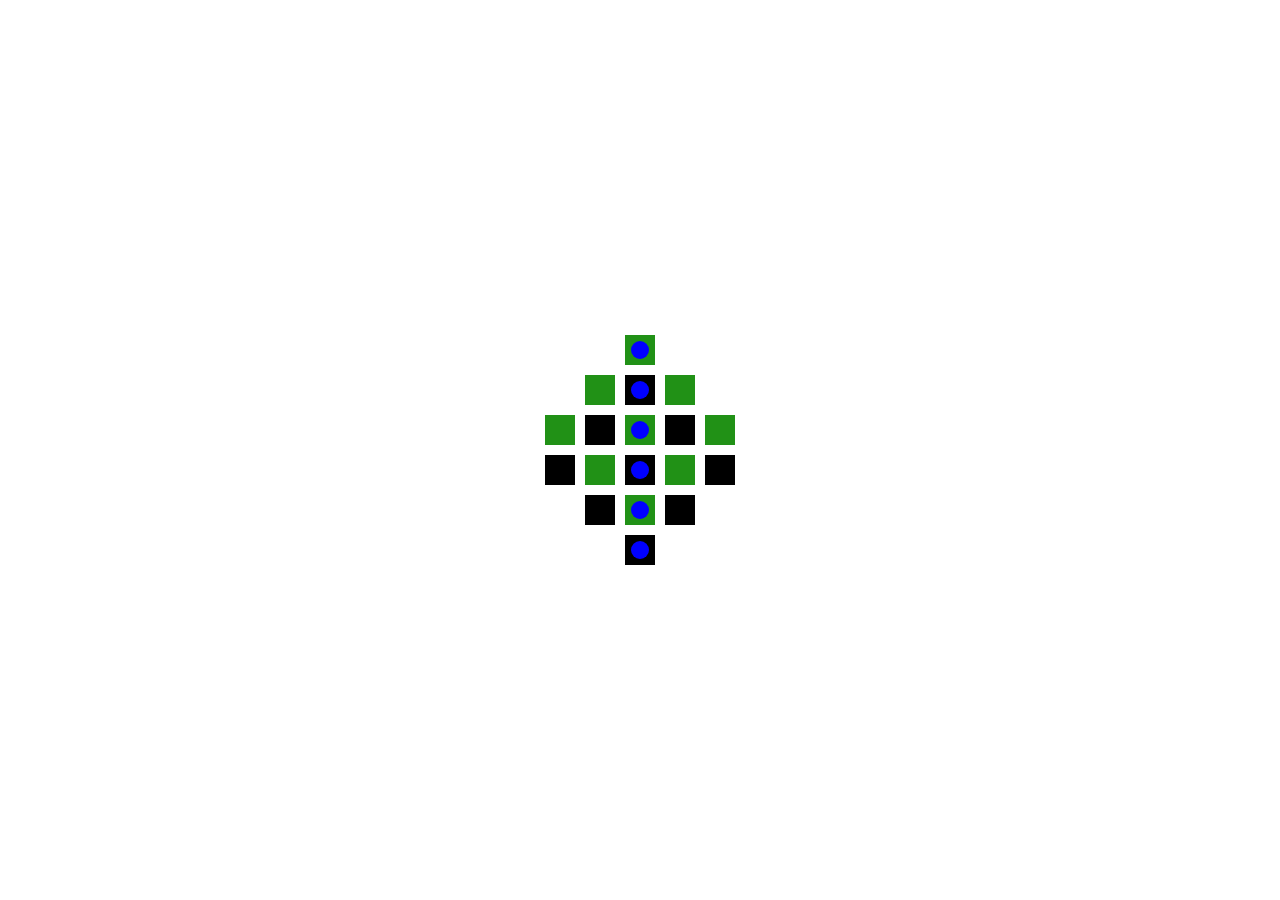
==== Jogo.html @ 94a062ff "foram criadas novas paginas, iniciando interação entre elas e concertado erro cancelar a sobreposiçã" ====
<!DOCTYPE html>
<html lang="en">
<head>
    <meta charset="UTF-8">
    <meta http-equiv="X-UA-Compatible" content="IE=edge">
    <meta name="viewport" content="width=device-width, initial-scale=1.0">
    <link rel="stylesheet" href="assets/css/visualTabuleiro.css">
    <title>Estarolas</title>
</head>
<body>
    <div id="cena">
        <div class="Matriz">
            <div class="Linha" id="1">
                <div class="Casa Casa2" id="0" t="0"><circle/></div>
            </div>
            <div class="Linha" id="2">
                <div class="Casa Casa2" id="1" t="0"></div>
                <div class="Casa" id="2" t="0"><circle/></div>
                <div class="Casa Casa2" id="3" t="0"></div>
            </div>
            <div class="Linha" id="3">
                <div class="Casa Casa2" id="4" t="0"></div>
                <div class="Casa" id="5" t="0"></div>
                <div class="Casa Casa2" id="6" t="0"><circle/></div>
                <div class="Casa" id="7" t="0"></div>
                <div class="Casa Casa2" id="8" t="0"></div>
            </div>
            <div class="Linha" id="4">
                <div class="Casa" id="9" t="0"></div>
                <div class="Casa Casa2" id="10" t="0"></div>
                <div class="Casa" id="11" t="0"><circle/></div>
                <div class="Casa Casa2" id="12" t="0"></div>
                <div class="Casa" id="13" t="0"></div>
            </div>
            <div class="Linha" id="5">
                <div class="Casa" id="14" t="0"></div>
                <div class="Casa Casa2" id="15" t="0"><circle/></div>
                <div class="Casa" id="16" t="0"></div>
            </div>
            <div class="Linha" id="6">
                <div class="Casa" id="17" t="0"><circle/></div>
            </div>
        </div>
    </div>
    <script src="assets/js/control.js"></script>
</body>
</html>
---- assets/css/visualTabuleiro.css ----
*{
    margin: 0;
    padding: 0;
}

body{
    display: flex;
    align-items: center;
    justify-content: center;
    height: 100vh;
    width: 100vw;
    gap: 50px;
    flex-direction: column;
}

.Matriz {
    align-items: center;
    display: flex;
    flex-direction: column;
    gap: 10px;
}

.Casa {
    display: flex;
    align-items: center;
    justify-content: center;
    height: 30px;
    width: 30px;
    background-color: black;
}

.Casa2 {
    background-color: rgb(33, 145, 22);
}

.Casa.sobreposto {
    background-color: rgb(33, 145, 22);
}

.Casa2.sobreposto {
    background-color: black;
}

.ativo {
    position: relative;
}

.ativo::before{
    --tam: -5px;
    content: "";
    position: absolute;
    top: var(--tam);
    bottom: var(--tam);
    left: var(--tam);
    right: var(--tam);
    z-index: -1;
    background-color: blueviolet;
}

.Casa2.ativo::before{
    background-color: tomato;
}

.Linha {
    display: flex;
    gap: 10px;
}

circle {
    display: inline-block;
    width: 60%;
    height: 60%;
    border-radius: 100%;
    background-color: blue;
    pointer-events: none;
}
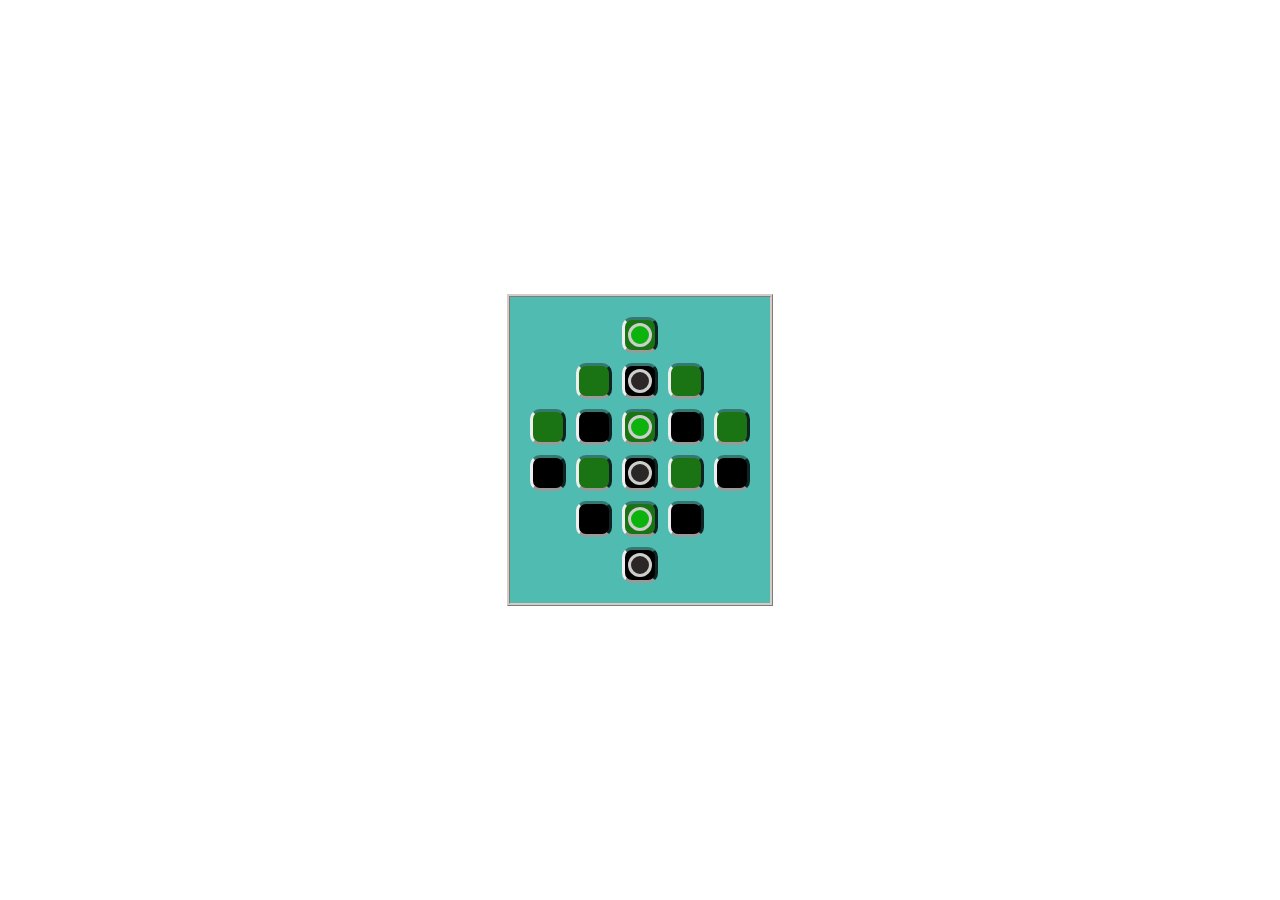
==== commit 4c3ca6ad: "Menlhora na estetica, novidades no layout, novo sistema de notificação, prototipo do modelo de slide" ====
--- a/Jogo.html
+++ b/Jogo.html
@@ -1,5 +1,6 @@
 <!DOCTYPE html>
 <html lang="en">
+
 <head>
     <meta charset="UTF-8">
     <meta http-equiv="X-UA-Compatible" content="IE=edge">
@@ -7,41 +8,53 @@
     <link rel="stylesheet" href="assets/css/visualTabuleiro.css">
     <title>Estarolas</title>
 </head>
+
 <body>
-    <div id="cena">
-        <div class="Matriz">
-            <div class="Linha" id="1">
-                <div class="Casa Casa2" id="0" t="0"><circle/></div>
+    <div class="Matriz">
+        <div class="Linha" id="1">
+            <div class="Casa Casa2" id="0" t="0">
+                <circle class="verdes" />
             </div>
-            <div class="Linha" id="2">
-                <div class="Casa Casa2" id="1" t="0"></div>
-                <div class="Casa" id="2" t="0"><circle/></div>
-                <div class="Casa Casa2" id="3" t="0"></div>
+        </div>
+        <div class="Linha" id="2">
+            <div class="Casa Casa2" id="1" t="0"></div>
+            <div class="Casa" id="2" t="0">
+                <circle class="pretas" />
             </div>
-            <div class="Linha" id="3">
-                <div class="Casa Casa2" id="4" t="0"></div>
-                <div class="Casa" id="5" t="0"></div>
-                <div class="Casa Casa2" id="6" t="0"><circle/></div>
-                <div class="Casa" id="7" t="0"></div>
-                <div class="Casa Casa2" id="8" t="0"></div>
+            <div class="Casa Casa2" id="3" t="0"></div>
+        </div>
+        <div class="Linha" id="3">
+            <div class="Casa Casa2" id="4" t="0"></div>
+            <div class="Casa" id="5" t="0"></div>
+            <div class="Casa Casa2" id="6" t="0">
+                <circle class="verdes" />
             </div>
-            <div class="Linha" id="4">
-                <div class="Casa" id="9" t="0"></div>
-                <div class="Casa Casa2" id="10" t="0"></div>
-                <div class="Casa" id="11" t="0"><circle/></div>
-                <div class="Casa Casa2" id="12" t="0"></div>
-                <div class="Casa" id="13" t="0"></div>
+            <div class="Casa" id="7" t="0"></div>
+            <div class="Casa Casa2" id="8" t="0"></div>
+        </div>
+        <div class="Linha" id="4">
+            <div class="Casa" id="9" t="0"></div>
+            <div class="Casa Casa2" id="10" t="0"></div>
+            <div class="Casa" id="11" t="0">
+                <circle class="pretas" />
             </div>
-            <div class="Linha" id="5">
-                <div class="Casa" id="14" t="0"></div>
-                <div class="Casa Casa2" id="15" t="0"><circle/></div>
-                <div class="Casa" id="16" t="0"></div>
+            <div class="Casa Casa2" id="12" t="0"></div>
+            <div class="Casa" id="13" t="0"></div>
+        </div>
+        <div class="Linha" id="5">
+            <div class="Casa" id="14" t="0"></div>
+            <div class="Casa Casa2" id="15" t="0">
+                <circle class="verdes" />
             </div>
-            <div class="Linha" id="6">
-                <div class="Casa" id="17" t="0"><circle/></div>
+            <div class="Casa" id="16" t="0"></div>
+        </div>
+        <div class="Linha" id="6">
+            <div class="Casa" id="17" t="0">
+                <circle class="pretas" />
             </div>
         </div>
     </div>
     <script src="assets/js/control.js"></script>
 </body>
+
 </html>--- a/assets/css/visualTabuleiro.css
+++ b/assets/css/visualTabuleiro.css
@@ -11,16 +11,25 @@
     width: 100vw;
     gap: 50px;
     flex-direction: column;
+    font-family: "Open Sans", -apple-system, BlinkMacSystemFont, "Segoe UI", Roboto, Oxygen-Sans, Ubuntu, Cantarell, "Helvetica Neue", Helvetica, Arial, sans-serif; 
 }
 
 .Matriz {
+    background-color: #50bbb1;
     align-items: center;
     display: flex;
     flex-direction: column;
     gap: 10px;
+    padding: 20px;
+    border-style: ridge;
+    border-color: #d5cbc7;
 }
 
 .Casa {
+    border-top-color: #347872;
+    border-right-color: #347872;
+    border-radius: 10px;
+    border-style: outset;
     display: flex;
     align-items: center;
     justify-content: center;
@@ -30,11 +39,11 @@
 }
 
 .Casa2 {
-    background-color: rgb(33, 145, 22);
+    background-color: rgb(27, 116, 19);
 }
 
 .Casa.sobreposto {
-    background-color: rgb(33, 145, 22);
+    background-color: rgb(27, 116, 19);
 }
 
 .Casa2.sobreposto {
@@ -42,19 +51,9 @@
 }
 
 .ativo {
+    border-style: solid;
+    border-color: rgb(228, 161, 18);
     position: relative;
-}
-
-.ativo::before{
-    --tam: -5px;
-    content: "";
-    position: absolute;
-    top: var(--tam);
-    bottom: var(--tam);
-    left: var(--tam);
-    right: var(--tam);
-    z-index: -1;
-    background-color: blueviolet;
 }
 
 .Casa2.ativo::before{
@@ -71,6 +70,16 @@
     width: 60%;
     height: 60%;
     border-radius: 100%;
-    background-color: blue;
+    border-style: solid;
+    border-color: rgb(205, 207, 205);
+    background-color: rgb(231, 231, 231);
     pointer-events: none;
+}
+
+.verdes {
+    background-color: rgb(13, 179, 13);
+}
+
+.pretas {
+    background-color: rgb(44, 39, 39);
 }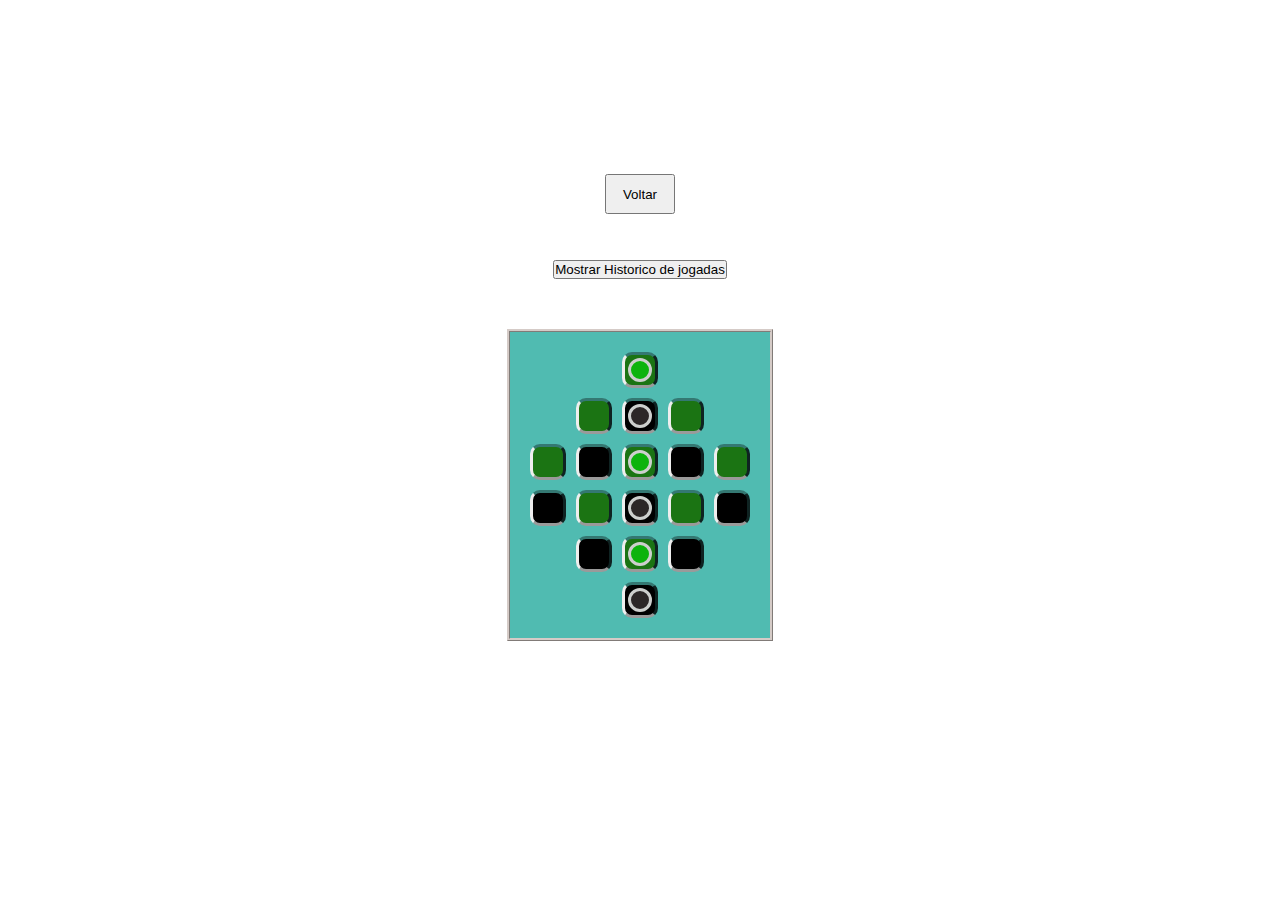
==== commit 3a6cf52a: "adicionado arquivo para teste, criado botao de voltar para o menu principal enquanto jogar, e deixad" ====
--- a/Jogo.html
+++ b/Jogo.html
@@ -10,6 +10,18 @@
 </head>
 
 <body>
+    <button class="back" onclick="back()">Voltar</button>
+    <button id="showH" onclick="showH()">Mostrar Historico de jogadas</button>
+    <div id="divhistorico" style="display: none;">
+        <table class="historico">
+            <tbody id="innertable">
+                <tr>
+                    <th>Turnos</th>
+                    <th>Jogadas</th>
+                </tr>
+            </tbody>
+        </table>
+    </div>
     <div class="Matriz">
         <div class="Linha" id="1">
             <div class="Casa Casa2" id="0" t="0">
--- a/assets/css/visualTabuleiro.css
+++ b/assets/css/visualTabuleiro.css
@@ -51,8 +51,8 @@
 }
 
 .ativo {
-    border-style: solid;
-    border-color: rgb(228, 161, 18);
+    border-style: inset;
+    border-color: rgb(255 174 0);
     position: relative;
 }
 
@@ -82,4 +82,49 @@
 
 .pretas {
     background-color: rgb(44, 39, 39);
+}
+
+.back {
+    position: absolute;
+    width: 70px;
+    margin-top: -40vw;
+    height: 40px;
+}
+
+@media (max-height: 950px) {
+    @media (max-width: 1000px) {
+        .back {
+            position: absolute;
+            width: 70px;
+            margin-top: -160vw;
+            height: 40px;
+        }
+    }
+}
+
+@media (min-height: 951px) {
+    @media (min-width:900px) {
+        .back {
+            position: absolute;
+            width: 70px;
+            margin-top: -160vw;
+            height: 40px;
+        }
+    }
+}
+
+#divhistorico{
+    position: absolute;
+    display: block;
+    border-radius: 10%;
+    border-style: outset;
+    width: fit-content;
+    height: fit-content;
+    padding: 50px;
+    background-color: #99adac;
+}
+
+.historico tr th{
+    padding: 2px;
+    border:#000 solid 1px;
 }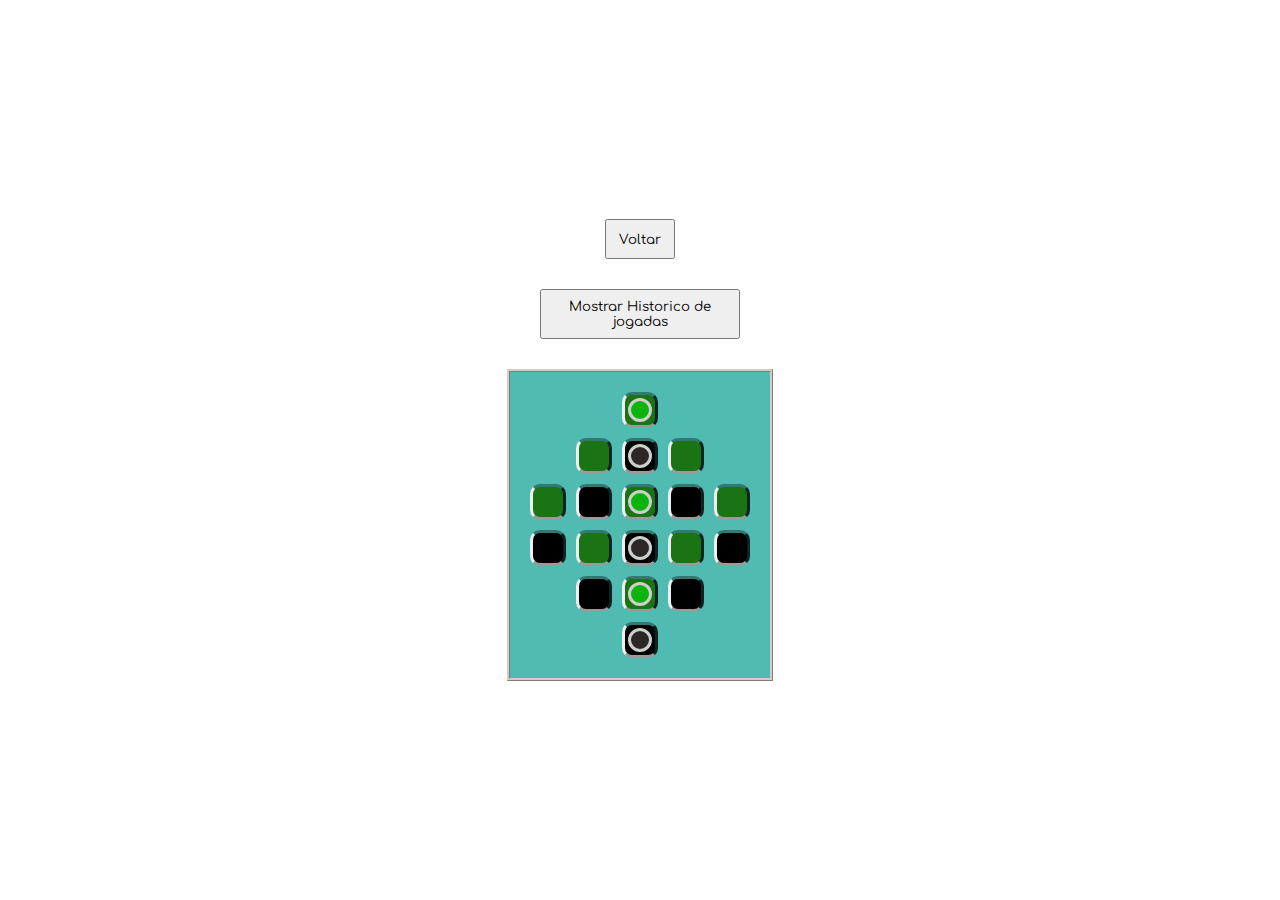
==== commit 59bcc253: "song actions" ====
--- a/Jogo.html
+++ b/Jogo.html
@@ -5,11 +5,13 @@
     <meta charset="UTF-8">
     <meta http-equiv="X-UA-Compatible" content="IE=edge">
     <meta name="viewport" content="width=device-width, initial-scale=1.0">
+    <link rel="short icon" href="images/icon.ico"/>
     <link rel="stylesheet" href="assets/css/visualTabuleiro.css">
     <title>Estarolas</title>
 </head>
-
 <body>
+    <audio src="audio/win.mp3" id="win"></audio>
+    <audio src="audio/move.m4a" id="move"></audio>
     <button class="back" onclick="back()">Voltar</button>
     <button id="showH" onclick="showH()">Mostrar Historico de jogadas</button>
     <div id="divhistorico" style="display: none;">
--- a/assets/css/visualTabuleiro.css
+++ b/assets/css/visualTabuleiro.css
@@ -1,17 +1,23 @@
-*{
+@import url('https://fonts.googleapis.com/css2?family=Comfortaa:wght@300&display=swap');
+
+
+/* BUTAO https://freefrontend.com/css-flat-buttons/ */
+
+* {
     margin: 0;
     padding: 0;
+    font-family: 'Comfortaa', cursive;
 }
 
-body{
+body {
     display: flex;
     align-items: center;
     justify-content: center;
     height: 100vh;
     width: 100vw;
-    gap: 50px;
+    gap: 30px;
     flex-direction: column;
-    font-family: "Open Sans", -apple-system, BlinkMacSystemFont, "Segoe UI", Roboto, Oxygen-Sans, Ubuntu, Cantarell, "Helvetica Neue", Helvetica, Arial, sans-serif; 
+    font-family: "Open Sans", -apple-system, BlinkMacSystemFont, "Segoe UI", Roboto, Oxygen-Sans, Ubuntu, Cantarell, "Helvetica Neue", Helvetica, Arial, sans-serif;
 }
 
 .Matriz {
@@ -56,7 +62,7 @@
     position: relative;
 }
 
-.Casa2.ativo::before{
+.Casa2.ativo::before {
     background-color: tomato;
 }
 
@@ -85,46 +91,52 @@
 }
 
 .back {
-    position: absolute;
     width: 70px;
-    margin-top: -40vw;
     height: 40px;
 }
 
-@media (max-height: 950px) {
-    @media (max-width: 1000px) {
-        .back {
-            position: absolute;
-            width: 70px;
-            margin-top: -160vw;
-            height: 40px;
-        }
-    }
-}
-
-@media (min-height: 951px) {
-    @media (min-width:900px) {
-        .back {
-            position: absolute;
-            width: 70px;
-            margin-top: -160vw;
-            height: 40px;
-        }
-    }
-}
-
-#divhistorico{
+#divhistorico {
     position: absolute;
     display: block;
     border-radius: 10%;
     border-style: outset;
     width: fit-content;
     height: fit-content;
+    max-height: 100px;
+    overflow-y: auto;
     padding: 50px;
     background-color: #99adac;
 }
 
-.historico tr th{
+.historico {
     padding: 2px;
-    border:#000 solid 1px;
+    border: #000 solid 1px;
+}
+
+.historico td {
+    text-align: center;
+    padding: 2px;
+    border: #000 solid 1px;
+}
+
+.historico th {
+    padding: 2px;
+    border: #000 solid 1px;
+}
+
+#showH {
+    width: 200px;
+    height: 50px;
+}
+
+/* tela especifica para mobile */
+
+@media (max-width: 500px) {
+    .Casa{
+        border-width: 3px;
+    }
+
+    circle{
+        border-width: 3px;
+    }
 }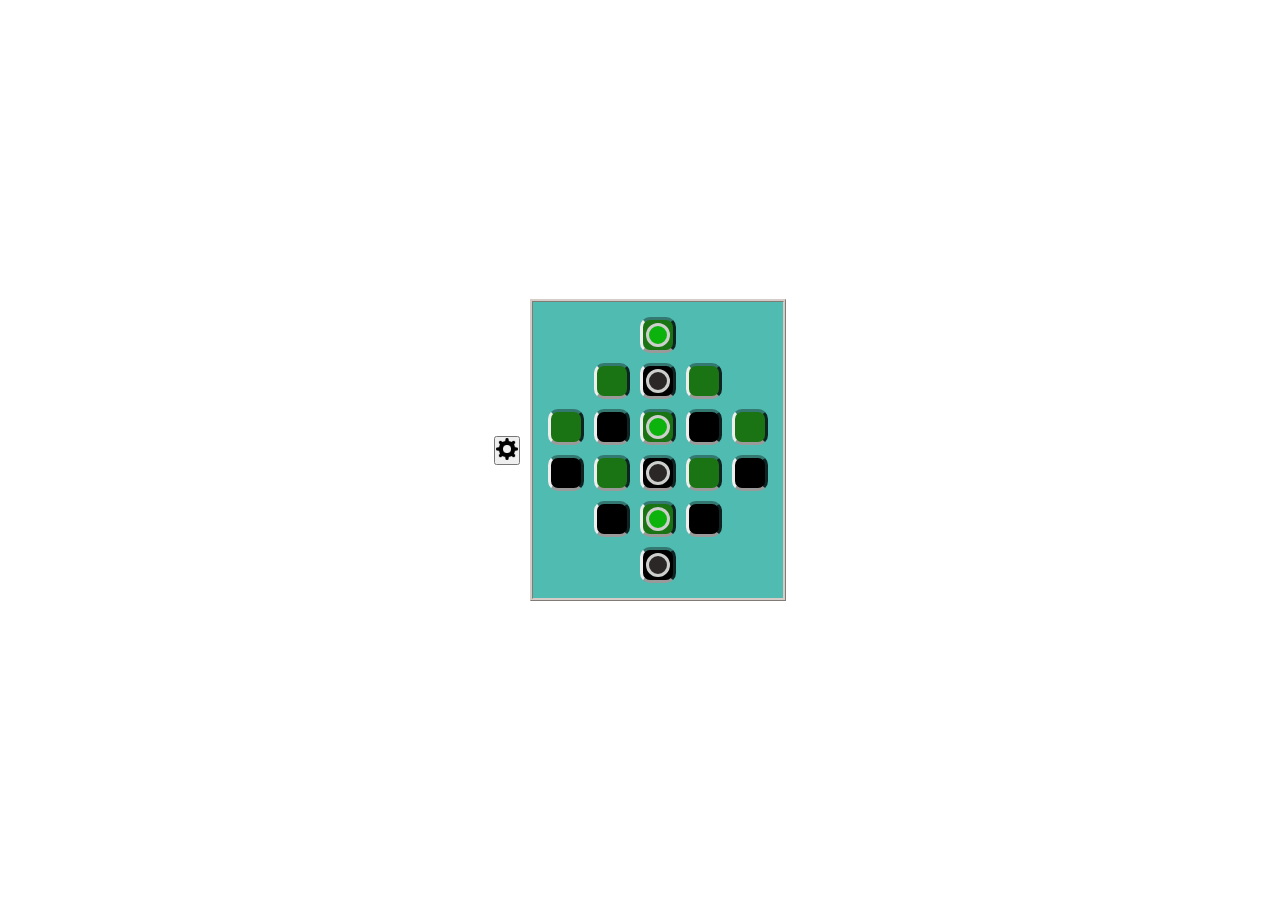
==== commit 1bd14a7a: "layout dos botoes" ====
--- a/Jogo.html
+++ b/Jogo.html
@@ -5,66 +5,74 @@
     <meta charset="UTF-8">
     <meta http-equiv="X-UA-Compatible" content="IE=edge">
     <meta name="viewport" content="width=device-width, initial-scale=1.0">
-    <link rel="short icon" href="images/icon.ico"/>
+    <link rel="short icon" href="images/icon.ico" />
     <link rel="stylesheet" href="assets/css/visualTabuleiro.css">
     <title>Estarolas</title>
 </head>
+
 <body>
     <audio src="audio/win.mp3" id="win"></audio>
     <audio src="audio/move.m4a" id="move"></audio>
-    <button class="back" onclick="back()">Voltar</button>
-    <button id="showH" onclick="showH()">Mostrar Historico de jogadas</button>
-    <div id="divhistorico" style="display: none;">
-        <table class="historico">
-            <tbody id="innertable">
-                <tr>
-                    <th>Turnos</th>
-                    <th>Jogadas</th>
-                </tr>
-            </tbody>
-        </table>
-    </div>
-    <div class="Matriz">
-        <div class="Linha" id="1">
-            <div class="Casa Casa2" id="0" t="0">
-                <circle class="verdes" />
-            </div>
+    <div id="all">
+        <div id="botoes" style="display: none;">
+            <button class="back" onclick="back()">Voltar</button>
+            <button id="showH" onclick="showH()">Mostrar Historico de jogadas</button>
         </div>
-        <div class="Linha" id="2">
-            <div class="Casa Casa2" id="1" t="0"></div>
-            <div class="Casa" id="2" t="0">
-                <circle class="pretas" />
-            </div>
-            <div class="Casa Casa2" id="3" t="0"></div>
+        <div id="divhistorico" style="display: none;">
+            <table class="historico">
+                <tbody id="innertable">
+                    <tr>
+                        <th>Turnos</th>
+                        <th>Jogadas</th>
+                    </tr>
+                </tbody>
+            </table>
         </div>
-        <div class="Linha" id="3">
-            <div class="Casa Casa2" id="4" t="0"></div>
-            <div class="Casa" id="5" t="0"></div>
-            <div class="Casa Casa2" id="6" t="0">
-                <circle class="verdes" />
-            </div>
-            <div class="Casa" id="7" t="0"></div>
-            <div class="Casa Casa2" id="8" t="0"></div>
-        </div>
-        <div class="Linha" id="4">
-            <div class="Casa" id="9" t="0"></div>
-            <div class="Casa Casa2" id="10" t="0"></div>
-            <div class="Casa" id="11" t="0">
-                <circle class="pretas" />
-            </div>
-            <div class="Casa Casa2" id="12" t="0"></div>
-            <div class="Casa" id="13" t="0"></div>
-        </div>
-        <div class="Linha" id="5">
-            <div class="Casa" id="14" t="0"></div>
-            <div class="Casa Casa2" id="15" t="0">
-                <circle class="verdes" />
-            </div>
-            <div class="Casa" id="16" t="0"></div>
-        </div>
-        <div class="Linha" id="6">
-            <div class="Casa" id="17" t="0">
-                <circle class="pretas" />
+        <div id="PreMatriz">
+            <button id="config" onclick="showO()"><img src="images/button.png" alt="error"></button>
+            <div class="Matriz">
+                <div class="Linha" id="1">
+                    <div class="Casa Casa2" id="0" t="0">
+                        <circle class="verdes" />
+                    </div>
+                </div>
+                <div class="Linha" id="2">
+                    <div class="Casa Casa2" id="1" t="0"></div>
+                    <div class="Casa" id="2" t="0">
+                        <circle class="pretas" />
+                    </div>
+                    <div class="Casa Casa2" id="3" t="0"></div>
+                </div>
+                <div class="Linha" id="3">
+                    <div class="Casa Casa2" id="4" t="0"></div>
+                    <div class="Casa" id="5" t="0"></div>
+                    <div class="Casa Casa2" id="6" t="0">
+                        <circle class="verdes" />
+                    </div>
+                    <div class="Casa" id="7" t="0"></div>
+                    <div class="Casa Casa2" id="8" t="0"></div>
+                </div>
+                <div class="Linha" id="4">
+                    <div class="Casa" id="9" t="0"></div>
+                    <div class="Casa Casa2" id="10" t="0"></div>
+                    <div class="Casa" id="11" t="0">
+                        <circle class="pretas" />
+                    </div>
+                    <div class="Casa Casa2" id="12" t="0"></div>
+                    <div class="Casa" id="13" t="0"></div>
+                </div>
+                <div class="Linha" id="5">
+                    <div class="Casa" id="14" t="0"></div>
+                    <div class="Casa Casa2" id="15" t="0">
+                        <circle class="verdes" />
+                    </div>
+                    <div class="Casa" id="16" t="0"></div>
+                </div>
+                <div class="Linha" id="6">
+                    <div class="Casa" id="17" t="0">
+                        <circle class="pretas" />
+                    </div>
+                </div>
             </div>
         </div>
     </div>
--- a/assets/css/visualTabuleiro.css
+++ b/assets/css/visualTabuleiro.css
@@ -16,7 +16,7 @@
     height: 100vh;
     width: 100vw;
     gap: 30px;
-    flex-direction: column;
+    flex-direction: row;
     font-family: "Open Sans", -apple-system, BlinkMacSystemFont, "Segoe UI", Roboto, Oxygen-Sans, Ubuntu, Cantarell, "Helvetica Neue", Helvetica, Arial, sans-serif;
 }
 
@@ -26,7 +26,7 @@
     display: flex;
     flex-direction: column;
     gap: 10px;
-    padding: 20px;
+    padding: 15px;
     border-style: ridge;
     border-color: #d5cbc7;
 }
@@ -129,6 +129,38 @@
     height: 50px;
 }
 
+#botoes{
+    display: flex;
+    margin-left: 33px;
+    margin-bottom: 20px;
+    display: none;
+    position: relative;
+    gap: 20px;
+    flex-direction: column;
+    align-items: center;
+}
+
+#all{
+    flex-direction: row;
+}
+
+#PreMatriz{
+    align-items: center;
+    gap: 10px;
+    display: flex;
+    flex-direction: row;
+}
+
+img{
+    width: 22px;
+    height: 22px;
+}
+
+button{
+    width: fit-content;
+    height: fit-content;
+}
+
 /* tela especifica para mobile */
 
 @media (max-width: 500px) {
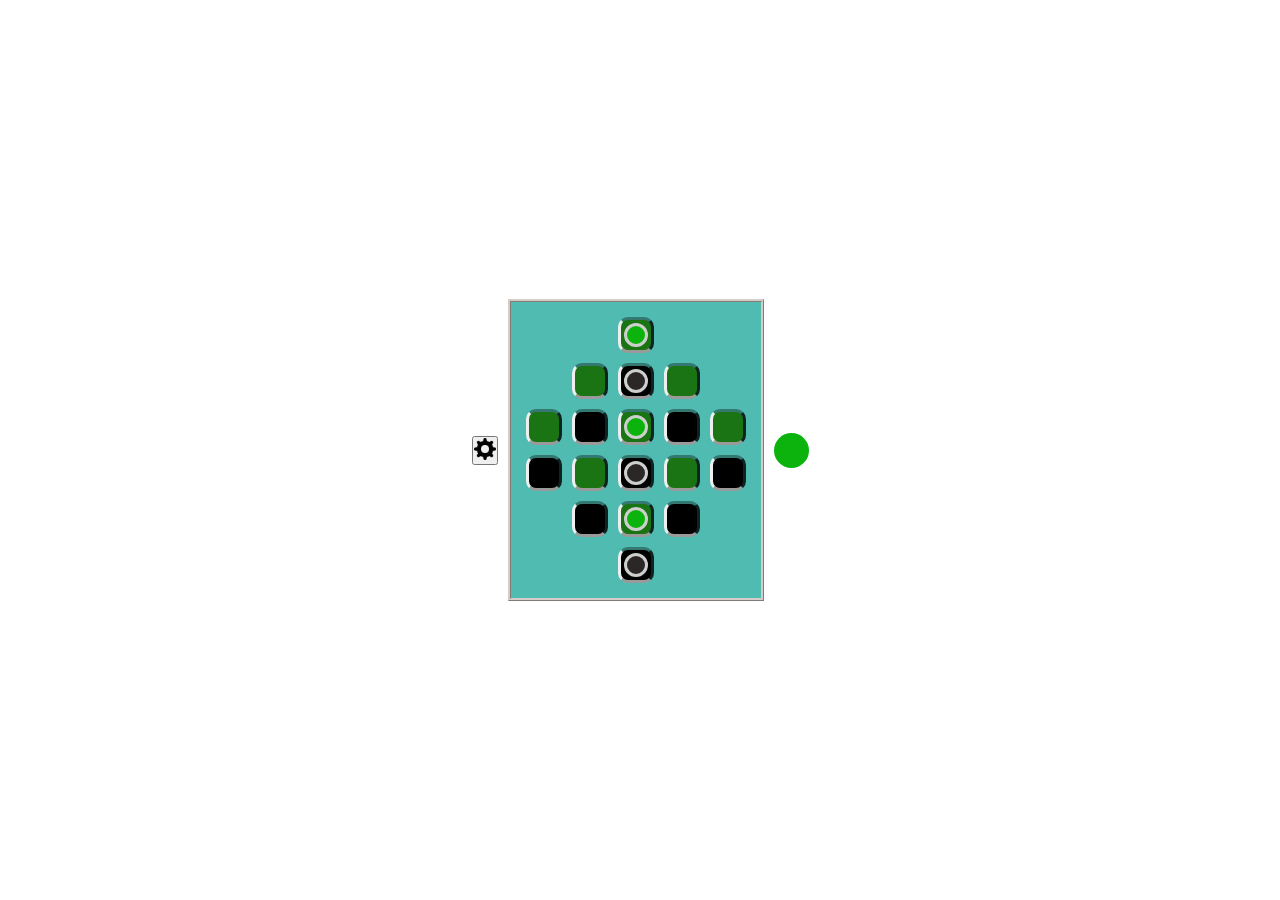
==== commit 04a1d212: "indentificador de turnos" ====
--- a/Jogo.html
+++ b/Jogo.html
@@ -74,6 +74,7 @@
                     </div>
                 </div>
             </div>
+            <span style=""></span>
         </div>
     </div>
     <script src="assets/js/control.js"></script>
--- a/assets/css/visualTabuleiro.css
+++ b/assets/css/visualTabuleiro.css
@@ -131,7 +131,7 @@
 
 #botoes{
     display: flex;
-    margin-left: 33px;
+    margin-right: 8px;
     margin-bottom: 20px;
     display: none;
     position: relative;
@@ -161,6 +161,18 @@
     height: fit-content;
 }
 
+span {
+    color: rgb(231, 231, 231);
+    display: flex;
+    text-align: center;
+    background-color: rgb(13, 179, 13);
+    border-radius: 100%;
+    width: 35px;
+    height: 35px;
+    justify-content: center;
+    align-items: center;
+}
+
 /* tela especifica para mobile */
 
 @media (max-width: 500px) {
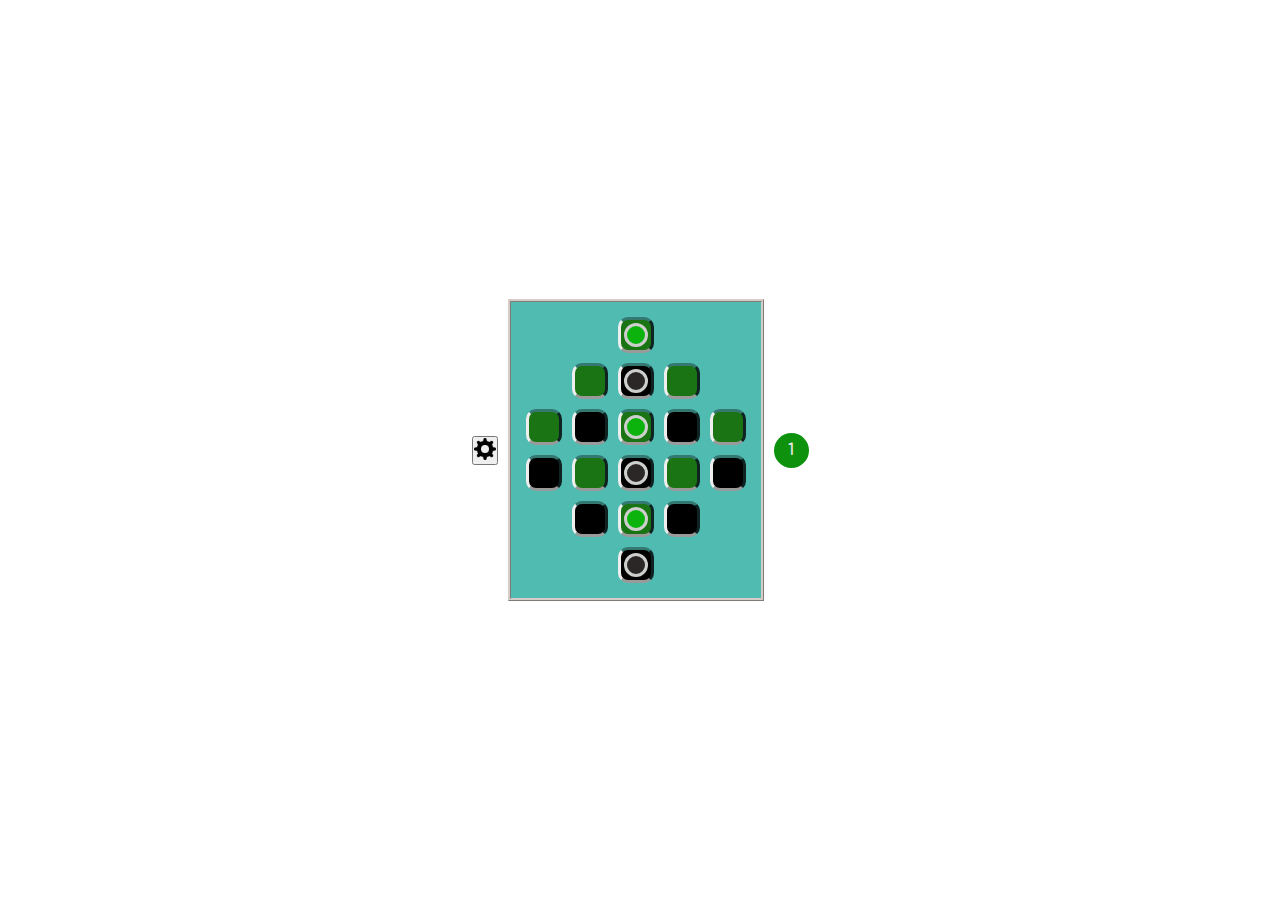
==== commit aeb06c31: "Fix bugs turn sinalization" ====
--- a/Jogo.html
+++ b/Jogo.html
@@ -74,7 +74,7 @@
                     </div>
                 </div>
             </div>
-            <span style=""></span>
+            <span style="">1</span>
         </div>
     </div>
     <script src="assets/js/control.js"></script>
--- a/assets/css/visualTabuleiro.css
+++ b/assets/css/visualTabuleiro.css
@@ -165,12 +165,13 @@
     color: rgb(231, 231, 231);
     display: flex;
     text-align: center;
-    background-color: rgb(13, 179, 13);
+    background-color: rgb(14, 146, 14);
     border-radius: 100%;
     width: 35px;
     height: 35px;
     justify-content: center;
     align-items: center;
+    font-weight: bolder;
 }
 
 /* tela especifica para mobile */
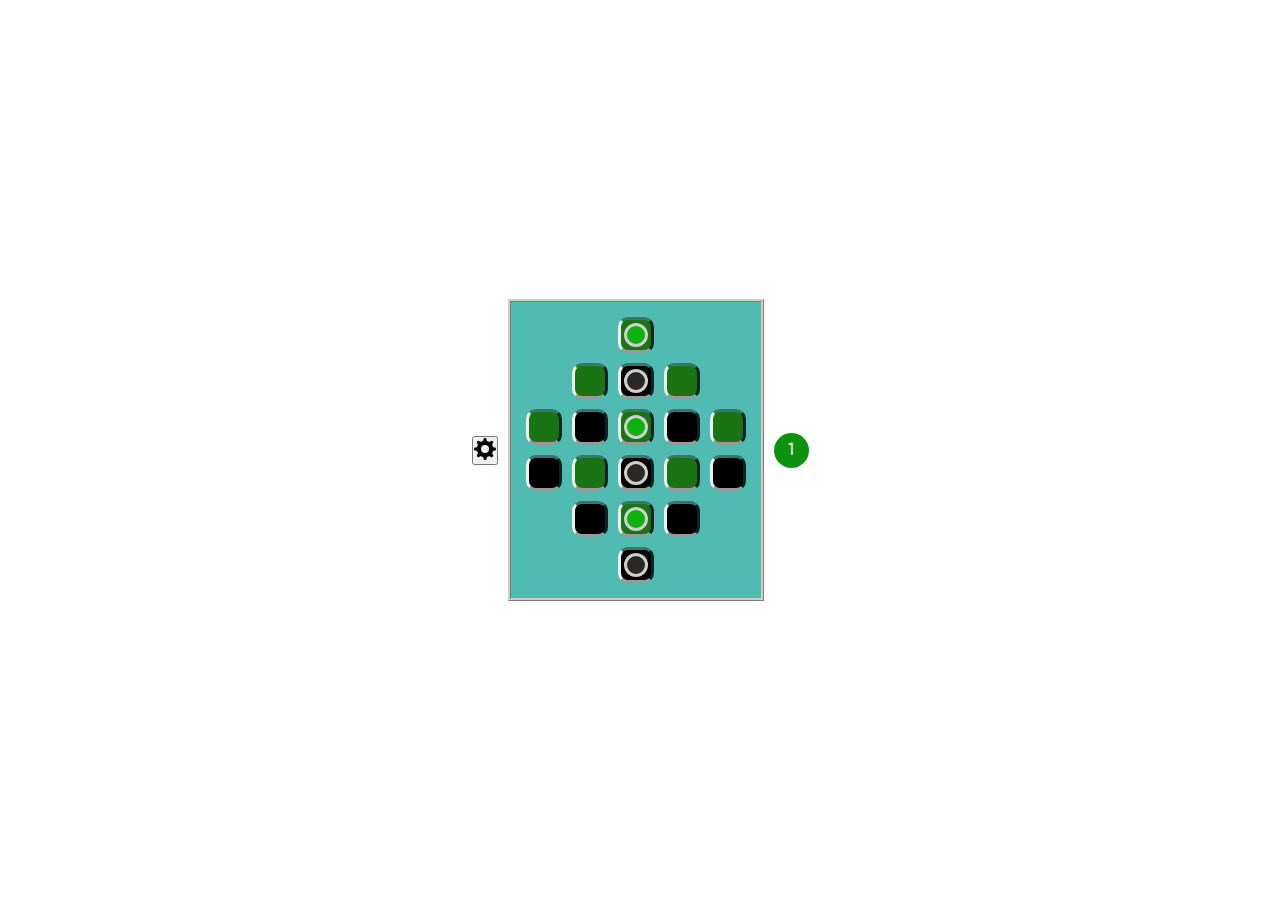
==== commit b9e1e794: "efeito vitoria" ====
--- a/Jogo.html
+++ b/Jogo.html
@@ -11,12 +11,13 @@
 </head>
 
 <body>
+    <img src="images/confetti-4.gif" alt="" style="display: none;" id="backwin">
     <audio src="audio/win.mp3" id="win"></audio>
     <audio src="audio/move.m4a" id="move"></audio>
     <div id="all">
         <div id="botoes" style="display: none;">
             <button class="back" onclick="back()">Voltar</button>
-            <button id="showH" onclick="showH()">Mostrar Historico de jogadas</button>
+            <button id="showH" onclick="showData(1)">Mostrar Historico de jogadas</button>
         </div>
         <div id="divhistorico" style="display: none;">
             <table class="historico">
@@ -29,7 +30,7 @@
             </table>
         </div>
         <div id="PreMatriz">
-            <button id="config" onclick="showO()"><img src="images/button.png" alt="error"></button>
+            <button id="config" onclick="showData(2)"><img src="images/button.png" alt="error"></button>
             <div class="Matriz">
                 <div class="Linha" id="1">
                     <div class="Casa Casa2" id="0" t="0">
--- a/assets/css/visualTabuleiro.css
+++ b/assets/css/visualTabuleiro.css
@@ -174,6 +174,10 @@
     font-weight: bolder;
 }
 
+#backwin {
+    width: 100vw; height: 100vh; position: absolute; opacity: 100%;
+}
+
 /* tela especifica para mobile */
 
 @media (max-width: 500px) {
